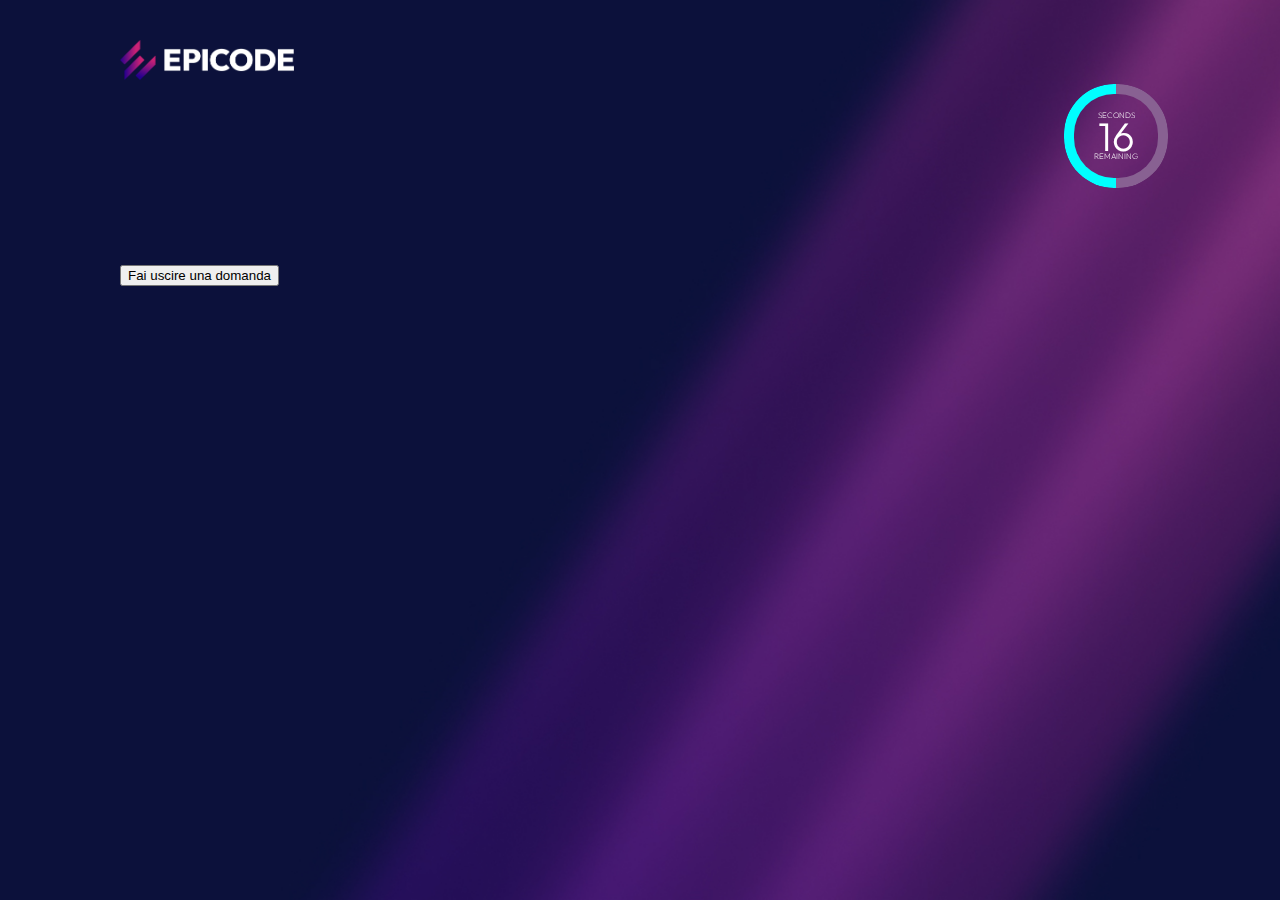
==== benchmark.html @ f072d57c "commit css radio" ====
<!DOCTYPE html>
<html lang="en">
  <head>
    <meta charset="UTF-8" />
    <meta name="viewport" content="width=device-width, initial-scale=1.0" />
    <link rel="stylesheet" href="./assets/css/style.css" />
    <title>Pagina 2</title>
  </head>
  <body>
    <header>
      <img src="./assets/epicode_logo.png" alt="logo epicode" />
      <!-- COUNTER -->
      <div id="countdownContainer">
        <div class="countdown">
          <div class="timer">
            SECONDS
            <span class="numberCountdown">16</span>
            REMAINING
          </div>
          <div class="circle"></div>
        </div>
      </div>
    </header>
    <div class="container2">
      <!--  <div class="title"></div> -->

      <div id="questions">
        <div id="questionBody" class="title txRv"></div>
        <form id="form"></form>
        <div id="questionNumber"></div>
        <div id="link"></div>
      </div>
      <button id="randBtn">Fai uscire una domanda</button>
    </div>
    <script src="./jsForAll.JS"></script>
  </body>
</html>
---- assets/css/style.css ----
@import url("https://fonts.googleapis.com/css2?family=Outfit:wght@300;600&display=swap");
/*titolo */

@import url("https://fonts.googleapis.com/css2?family=Inter:wght@200;500&display=swap"); /*corpo */

* {
  box-sizing: border-box;
}

body {
  margin-inline: 7.5rem;
  background-image: url(/assets/bg.jpg);
  background-repeat: no-repeat;
  background-size: cover;
  color: white;
  font-family: "Inter", sans-serif;
  font-weight: 200;
  font-size: 16px;
}
header {
  margin-block: 2.5rem;
}
main {
  margin-block: 5rem;
}

header img {
  height: 2.5rem;
}
.title {
  font-size: 60px;
  font-weight: 300;
  font-family: "Outfit", sans-serif;
  line-height: 3rem;
  margin-block: 3rem;
}
.title span {
  font-weight: 600;
  display: block;
}

span {
  font-weight: 600;
}

h2 {
  color: #d20094;
  margin-block-end: 0.5rem;
}
div p {
  margin-block-start: 0.5rem;
}

.instruction {
  width: 35rem;
  margin-block-end: 3rem;
}

ul {
  padding-inline-start: 1rem;
}

/* .checkbox-button{
  margin-block-start: 9rem;
} */

/* CHECKBOX PRESO DA INTERNET */

/* MODIFICHE FATTE DA ME */

.checkbox {
  display: inline-block;
  padding-inline-end: 0.5rem;
}

/* Hide the default checkbox */
.container input {
  position: absolute;
  opacity: 0;
  cursor: pointer;
  height: 0;
  width: 0;
  border-radius: 5px;
}

.container {
  display: inline-block;
  position: relative;
  cursor: pointer;
  font-size: 0.8rem;
  user-select: none;
  border-radius: 5px;
  box-shadow: 2px 2px 0px rgb(183, 183, 183);
}

/* Create a custom checkbox */
.checkmark {
  position: relative;
  top: 0;
  left: 0;
  height: 1.3em;
  width: 1.3em;
  background-color: #ccc;
  border-radius: 5px;
}

/* When the checkbox is checked, add a blue background */
.container input:checked ~ .checkmark {
  box-shadow: 3px 3px 0px rgb(183, 183, 183);
  transition: all 0.2s;
  opacity: 1;
  background-image: linear-gradient(45deg, rgb(100, 61, 219) 0%, rgb(217, 21, 239) 100%);
}

.container input ~ .checkmark {
  transition: all 0.2s;
  opacity: 1;
  /* box-shadow: 1px 1px 0px rgb(183, 183, 183); */
}

/* Create the checkmark/indicator (hidden when not checked) */
.checkmark:after {
  content: "";
  position: absolute;
  opacity: 0;
  transition: all 0.2s;
}

/* Show the checkmark when checked */
.container input:checked ~ .checkmark:after {
  opacity: 1;
  transition: all 0.2s;
}

/* Style the checkmark/indicator */
.container .checkmark:after {
  left: 0.45em;
  top: 0.25em;
  width: 0.25em;
  height: 0.5em;
  border: solid white;
  border-width: 0 0.15em 0.15em 0;
  transform: rotate(45deg);
}

/* BOTTONE PRESO DA INTERNET */

/* MODIFICA FATTA DA ME */

.button {
  display: inline-block;
  margin-inline-start: 12rem;
}

.btn {
  /* border-radius: 5rem; */
  border: none;
  width: 15em;
  height: 5em;
  display: flex;
  /* display: inline-block;  AGGIUNTO DA ME */
  justify-content: center;
  align-items: center;
  gap: 12px;
  background: #0000003d;
  cursor: pointer;
  transition: all 450ms ease-in-out;
  font-weight: 600;
  color: white;
  font-size: medium;
}

.sparkle {
  fill: #aaaaaa;
  transition: all 800ms ease;
}

/* MODIFICARE DA QUA */
/* .btn:hover { 
   background-color: #00FFFF;
   box-shadow: inset 0px 1px 0px 0px rgba(255, 255, 255, 0.4),
   0px 0px 180px 0px #00FFFF;
} */
/* MODIFICA HOVER MOUSE SOPRA */

/* .btn:hover {       ORIGINALE
  background: linear-gradient(0deg,#A47CF3,#683FEA);
  box-shadow: inset 0px 1px 0px 0px rgba(255, 255, 255, 0.4),
  inset 0px -4px 0px 0px rgba(0, 0, 0, 0.2),
  0px 0px 0px 4px rgba(255, 255, 255, 0.2),
  0px 0px 180px 0px #9917FF;
  transform: translateY(-2px);
} */
/* ANIMAZIONE PASSA SOPRA IL MOUSE */
/* .btn:hover .text {
  color: black;
}

.btn:hover .sparkle {
  fill: black;
  transform: scale(1.2);
}  */

/* PROVA A INSERIRE MODIFICHE */

.btn.active {
  background: linear-gradient(0deg, #a47cf3, #683fea);
  box-shadow: inset 0px 1px 0px 0px rgba(255, 255, 255, 0.4), inset 0px -4px 0px 0px rgba(0, 0, 0, 0.2),
    0px 0px 0px 4px rgba(255, 255, 255, 0.2), 0px 0px 180px 0px #9917ff;
  transform: translateY(-2px);
}

.btn.active .sparkle {
  fill: white;
  transform: scale(1.2);
}

/* CONTAINER 2 - FA APPARIRE LE DOMANDE */

.container2 {
  /* text-align: right; */
  margin-block-start: 10rem;
}

/* BOTTONE RISPOSTE */

.btn2:hover {
  background: linear-gradient(180deg, #d20094, #900080);
}

.btn2:active {
  box-shadow: 2px 2px 5px #d20094;
}
.btn2 {
  background-color: #ffffff00;
  width: 20em;
  height: 5em;
  border-radius: 3em;
  display: flex;
  justify-content: center;
  align-items: center;
  cursor: pointer;
  font-weight: 600;
  color: white;

  font-size: medium;
}

/* PAGINA REVIEW */

.review {
  text-align: center;
  margin-inline: auto;
  width: 38rem;
  margin-block-start: 10rem;
}

.paragReview {
  font-size: 1.5rem;
  margin-block-end: 2.5rem;
}

.txRv {
  margin-block-start: 7rem;
  font-weight: 600;
  margin-block-end: 2rem;
}

/* PROVA BOTTONE STELLA */

.rating {
  font-size: 2.7rem;
  display: inline-block;
  margin-block-start: 2rem;
  margin-block-end: 4rem;
}

.rating__star {
  cursor: pointer;
  color: #00ffff;
}
/* feedback */
.feed {
  font-size: 1.4rem;
}

/* CASELLA COMMENTO */
input {
  width: 100%;
  background-color: transparent;
  border-block-start: none;
  border-inline: none;
  border-color: #d20094;
}

/* BOTTONE PAGINE REVIEW */

.btnReview {
  border: none;
  width: 15em;
  height: 5em;
  justify-content: center;
  align-items: center;
  background: #1c1a1c;
  cursor: pointer;
  transition: all 450ms ease-in-out;
  font-weight: 600;
  color: white;

  font-size: medium;
}

.btnReview:hover {
  background: #00ffff;
  box-shadow: 0px 0px 180px 0px #00ffff;
  transform: translateY(-2px);
}

.btnReviewCenter {
  margin-inline: auto;
  margin-block-start: 5rem;
}

/* CAMPO INPUT */
input {
  height: 3rem;
  font-size: 1.3rem;
  color: white;
}

/* PAGINA RESULT */

.result {
  text-align: center;
  margin-block: 0;
}

.lastPage {
  margin-block-start: 3rem;
}

/* DONUT */

#container_donut {
  width: 500px;
  height: 500px;
  display: inline-block;
}

/* PAGINA RESULT */

.percent {
  display: inline-block;
}

/* TIMER PAGINA BENCHMARK */

.countdown {
  width: 6.5rem;
  height: 6.5rem;
  position: relative;
}
.circle {
  content: "";
  background: conic-gradient(#886192 50%, #00ffff 20%) border-box;
  -webkit-mask: /*4*/ conic-gradient(#fff 0 0) padding-box, conic-gradient(#fff 0 0);
  -webkit-mask-composite: xor; /*5'*/
  mask-composite: exclude; /*5*/
  border: 10px solid transparent;
  border-radius: 50px;
  width: 100%;
  height: 100%;
  position: absolute;
  top: 0px;
  left: 0px;
}
.timer {
  text-align: center;
  height: 100%;
  display: flex;
  align-items: center;
  justify-content: center;
  flex-direction: column;
}

#countdownContainer {
  position: fixed;
  right: 7rem;
  font-family: "Outfit", sans-serif;
  font-size: 8px;
  line-height: 1.3rem;
}

.numberCountdown {
  font-size: 40px;
  font-weight: 300;
  font-family: "Outfit", sans-serif;
}


/* input type radio */

input[type="radio"]{
  width: 50%;
        height: 45px;
        border-radius: 3em;
        border: 2px solid;
        border-top-color: #b3b3b3;
        border-left-color: #b3b3b3;
        border-bottom-color: #5c5c5c61;
        border-right-color: #5c5c5c61;
        background-color: #5c5c5c61;
        -webkit-appearance: none; /*to disable the default appearance of radio button*/
        -moz-appearance: none;
}

input[type="radio"]:focus {
  /*no need, if you don't disable default appearance*/
  outline: none; /*to remove the square border on focus*/
}

input[type="radio"]:checked {
  /*no need, if you don't disable default appearance*/
  background-color: #d20094;
}

/* input[type="radio"]:checked ~ span:first-of-type {
  color: white;
} */

input:hover {
  background: linear-gradient(180deg, #d20094, #900080);
}


label{
  position: relative;
  top: -35px;
  user-select: none;
  display: inline-block;
  width: 50%;
  font-size: 15px;
  color: white;
}

#form{
  display: inline-block;
}

/* prova disposizione */

.option{
  display: inline-block;
  /* width: 50%; */
}

/* TESTO E TASTO PROX DOMANDA */

#questionBody{
  font-weight: 400;
}

.container2 #randBtn{
text-align: right;
}

#questions{
  text-align: center;
}
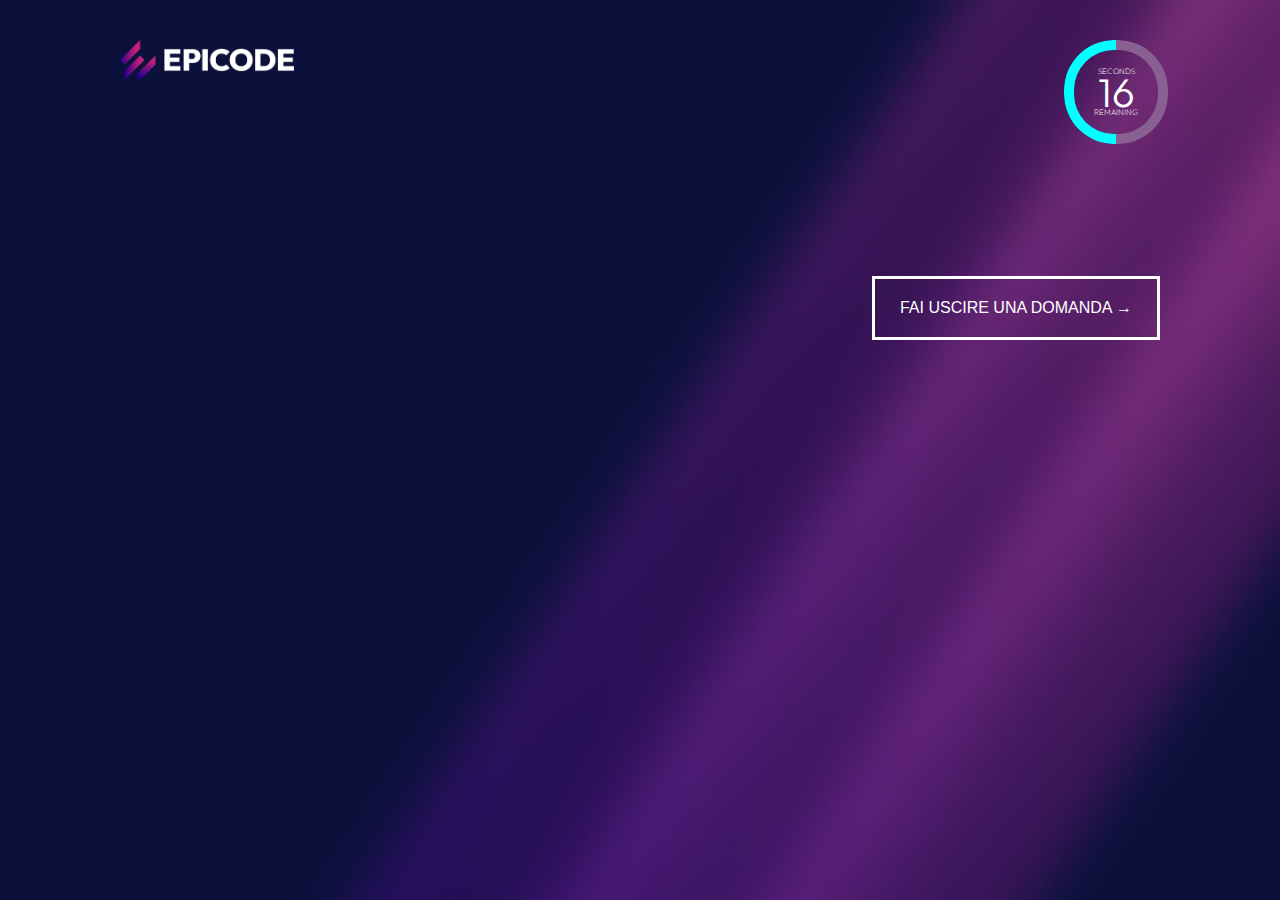
==== commit b776dd1b: "commit" ====
--- a/benchmark.html
+++ b/benchmark.html
@@ -9,6 +9,7 @@
   <body>
     <header>
       <img src="./assets/epicode_logo.png" alt="logo epicode" />
+
       <!-- COUNTER -->
       <div id="countdownContainer">
         <div class="countdown">
@@ -27,10 +28,12 @@
       <div id="questions">
         <div id="questionBody" class="title txRv"></div>
         <form id="form"></form>
-        <div id="questionNumber"></div>
+        <p id="questionNumber"><span class="viola"></span></p>
+        <!-- <div id="questionNumber"></div> -->
+
         <div id="link"></div>
       </div>
-      <button id="randBtn">Fai uscire una domanda</button>
+      <button id="randBtn">FAI USCIRE UNA DOMANDA &#8594;</button>
     </div>
     <script src="./jsForAll.JS"></script>
   </body>
--- a/assets/css/style.css
+++ b/assets/css/style.css
@@ -5,6 +5,7 @@
 
 * {
   box-sizing: border-box;
+  vertical-align: middle;
 }
 
 body {
@@ -166,8 +167,20 @@
   cursor: pointer;
   transition: all 450ms ease-in-out;
   font-weight: 600;
-  color: white;
+  color: black;
   font-size: medium;
+}
+
+.btn a {
+  text-decoration: none;
+  font-weight: 600;
+  font-size: 25px;
+  font-weight: bold;
+  color: black;
+}
+
+.btn a:visited {
+  color: black;
 }
 
 .sparkle {
@@ -204,9 +217,8 @@
 /* PROVA A INSERIRE MODIFICHE */
 
 .btn.active {
-  background: linear-gradient(0deg, #a47cf3, #683fea);
-  box-shadow: inset 0px 1px 0px 0px rgba(255, 255, 255, 0.4), inset 0px -4px 0px 0px rgba(0, 0, 0, 0.2),
-    0px 0px 0px 4px rgba(255, 255, 255, 0.2), 0px 0px 180px 0px #9917ff;
+  background-color: #00ffff;
+  box-shadow: 0px 0px 20px 0px #00ffff;
   transform: translateY(-2px);
 }
 
@@ -384,7 +396,8 @@
 }
 
 #countdownContainer {
-  position: fixed;
+  display: inline-block;
+  position: absolute;
   right: 7rem;
   font-family: "Outfit", sans-serif;
   font-size: 8px;
@@ -428,7 +441,7 @@
   color: white;
 } */
 
-input:hover {
+.options:hover {
   background: linear-gradient(180deg, #d20094, #900080);
 }
 
@@ -460,10 +473,76 @@
   font-weight: 400;
 }
 
-.container2 #randBtn{
+.container2{
 text-align: right;
 }
 
 #questions{
   text-align: center;
-}+}
+
+#randBtn{
+  margin-block-end: 3rem;
+  width: 18rem;
+    height: 4rem;
+    margin-block-end: 3rem;
+    border-color: white;
+    background: transparent;
+    color: white;
+    font-size: 16px;
+    border: solid;
+    cursor: pointer;
+}
+
+/* RATE BUTTON PAGINE RESULT */
+
+.rateBtnContainer {
+  text-align: center;
+  cursor: pointer;
+}
+.rateBtn {
+  width: 17rem;
+  height: 5rem;
+  background-color: transparent;
+  border: 3px solid white;
+  font-size: 30px;
+  font-weight: 600;
+  font-family: "Outfit", sans-serif;
+  color: white;
+  cursor: pointer;
+  margin-top: -1rem;
+  margin-bottom: 10rem;
+
+  transition: all 450ms ease-in-out;
+  
+}
+.rateBtn:hover{
+  box-shadow: 0px 0px 30px 2px #00ffff;
+  transform: translateY(-2px);
+}
+.rateBtn a {
+ color: white;
+ text-decoration: none;
+}
+/* .rateBtn a:visited {
+  color: white;
+  text-decoration: none;
+ } */
+ .rateBtn a:visited {
+  color: white;
+  text-decoration: none;
+ }
+
+ /* QUESTION 1 SU 10 */
+
+ #questionNumber{
+  font-weight: bolder;
+ }
+ /* .viola{
+  font-weight: bolder;
+ } */
+
+ .viola{
+  color:#900080;
+  vertical-align: baseline;
+ }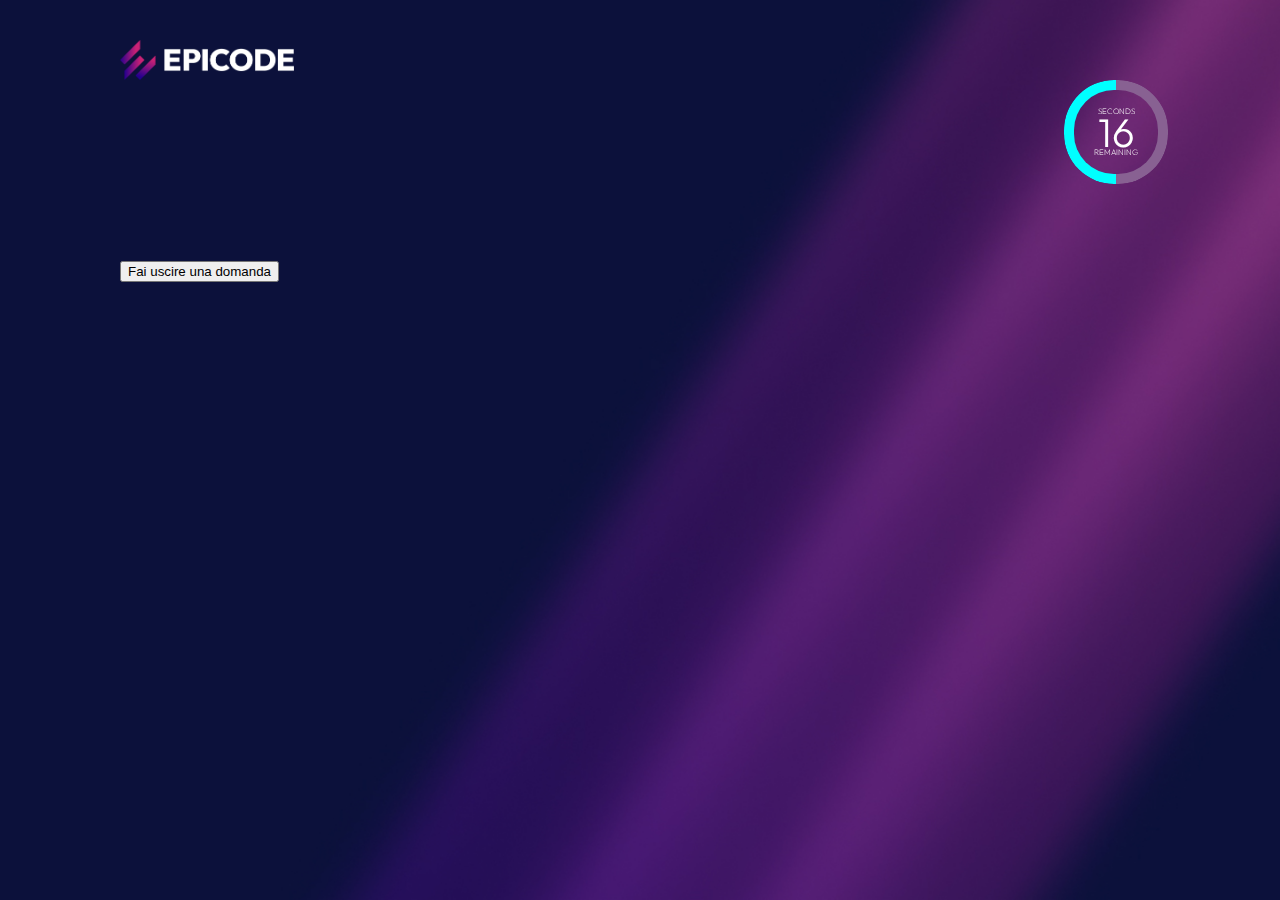
==== commit 9217dcbd: "Merge branch 'Ilaria-Rosati' into Backup-08-02-24" ====
--- a/benchmark.html
+++ b/benchmark.html
@@ -9,7 +9,6 @@
   <body>
     <header>
       <img src="./assets/epicode_logo.png" alt="logo epicode" />
-
       <!-- COUNTER -->
       <div id="countdownContainer">
         <div class="countdown">
@@ -28,12 +27,10 @@
       <div id="questions">
         <div id="questionBody" class="title txRv"></div>
         <form id="form"></form>
-        <p id="questionNumber"><span class="viola"></span></p>
-        <!-- <div id="questionNumber"></div> -->
-
+        <div id="questionNumber"></div>
         <div id="link"></div>
       </div>
-      <button id="randBtn">FAI USCIRE UNA DOMANDA &#8594;</button>
+      <button id="randBtn">Fai uscire una domanda</button>
     </div>
     <script src="./jsForAll.JS"></script>
   </body>
--- a/assets/css/style.css
+++ b/assets/css/style.css
@@ -74,6 +74,10 @@
   padding-inline-end: 0.5rem;
 }
 
+.checkboxText {
+  margin-left: 15px;
+}
+
 /* Hide the default checkbox */
 .container input {
   position: absolute;
@@ -96,7 +100,7 @@
 
 /* Create a custom checkbox */
 .checkmark {
-  position: relative;
+  position: absolute;
   top: 0;
   left: 0;
   height: 1.3em;
@@ -396,8 +400,7 @@
 }
 
 #countdownContainer {
-  display: inline-block;
-  position: absolute;
+  position: fixed;
   right: 7rem;
   font-family: "Outfit", sans-serif;
   font-size: 8px;
@@ -410,96 +413,13 @@
   font-family: "Outfit", sans-serif;
 }
 
-
-/* input type radio */
-
-input[type="radio"]{
-  width: 50%;
-        height: 45px;
-        border-radius: 3em;
-        border: 2px solid;
-        border-top-color: #b3b3b3;
-        border-left-color: #b3b3b3;
-        border-bottom-color: #5c5c5c61;
-        border-right-color: #5c5c5c61;
-        background-color: #5c5c5c61;
-        -webkit-appearance: none; /*to disable the default appearance of radio button*/
-        -moz-appearance: none;
-}
-
-input[type="radio"]:focus {
-  /*no need, if you don't disable default appearance*/
-  outline: none; /*to remove the square border on focus*/
-}
-
-input[type="radio"]:checked {
-  /*no need, if you don't disable default appearance*/
-  background-color: #d20094;
-}
-
-/* input[type="radio"]:checked ~ span:first-of-type {
-  color: white;
-} */
-
-.options:hover {
-  background: linear-gradient(180deg, #d20094, #900080);
-}
-
-
-label{
-  position: relative;
-  top: -35px;
-  user-select: none;
-  display: inline-block;
-  width: 50%;
-  font-size: 15px;
-  color: white;
-}
-
-#form{
-  display: inline-block;
-}
-
-/* prova disposizione */
-
-.option{
-  display: inline-block;
-  /* width: 50%; */
-}
-
-/* TESTO E TASTO PROX DOMANDA */
-
-#questionBody{
-  font-weight: 400;
-}
-
-.container2{
-text-align: right;
-}
-
-#questions{
-  text-align: center;
-}
-
-#randBtn{
-  margin-block-end: 3rem;
-  width: 18rem;
-    height: 4rem;
-    margin-block-end: 3rem;
-    border-color: white;
-    background: transparent;
-    color: white;
-    font-size: 16px;
-    border: solid;
-    cursor: pointer;
-}
-
-/* RATE BUTTON PAGINE RESULT */
+/* BOTTONE RISULTATI */
 
 .rateBtnContainer {
   text-align: center;
   cursor: pointer;
 }
+
 .rateBtn {
   width: 17rem;
   height: 5rem;
@@ -512,37 +432,84 @@
   cursor: pointer;
   margin-top: -1rem;
   margin-bottom: 10rem;
-
-  transition: all 450ms ease-in-out;
-  
-}
-.rateBtn:hover{
   box-shadow: 0px 0px 30px 2px #00ffff;
-  transform: translateY(-2px);
-}
+}
+
 .rateBtn a {
- color: white;
- text-decoration: none;
-}
-/* .rateBtn a:visited {
   color: white;
   text-decoration: none;
- } */
- .rateBtn a:visited {
+}
+
+.rateBtn a:visited {
   color: white;
   text-decoration: none;
- }
-
- /* QUESTION 1 SU 10 */
-
- #questionNumber{
-  font-weight: bolder;
- }
- /* .viola{
-  font-weight: bolder;
- } */
-
- .viola{
-  color:#900080;
-  vertical-align: baseline;
- }+}
+
+/* input type radio */
+
+input[type="radio"] {
+  width: 50%;
+  height: 45px;
+  border-radius: 3em;
+  border: 2px solid;
+  border-top-color: #b3b3b3;
+  border-left-color: #b3b3b3;
+  border-bottom-color: #5c5c5c61;
+  border-right-color: #5c5c5c61;
+  background-color: #5c5c5c61;
+  -webkit-appearance: none; /*to disable the default appearance of radio button*/
+  -moz-appearance: none;
+}
+
+input[type="radio"]:focus {
+  /*no need, if you don't disable default appearance*/
+  outline: none; /*to remove the square border on focus*/
+}
+
+input[type="radio"]:checked {
+  /*no need, if you don't disable default appearance*/
+  background-color: #d20094;
+}
+
+/* input[type="radio"]:checked ~ span:first-of-type {
+  color: white;
+} */
+
+input:hover {
+  background: linear-gradient(180deg, #d20094, #900080);
+}
+
+label {
+  position: relative;
+  top: -10px;
+  user-select: none;
+  display: inline-block;
+  width: 50%;
+  font-size: 15px;
+  color: white;
+}
+
+#form {
+  display: inline-block;
+}
+
+/* prova disposizione */
+
+.option {
+  display: inline-block;
+  /* width: 50%; */
+}
+
+/* TESTO E TASTO PROX DOMANDA */
+
+#questionBody {
+  font-weight: 400;
+}
+
+.container2 #randBtn {
+  text-align: right;
+}
+
+#questions {
+  text-align: center;
+}
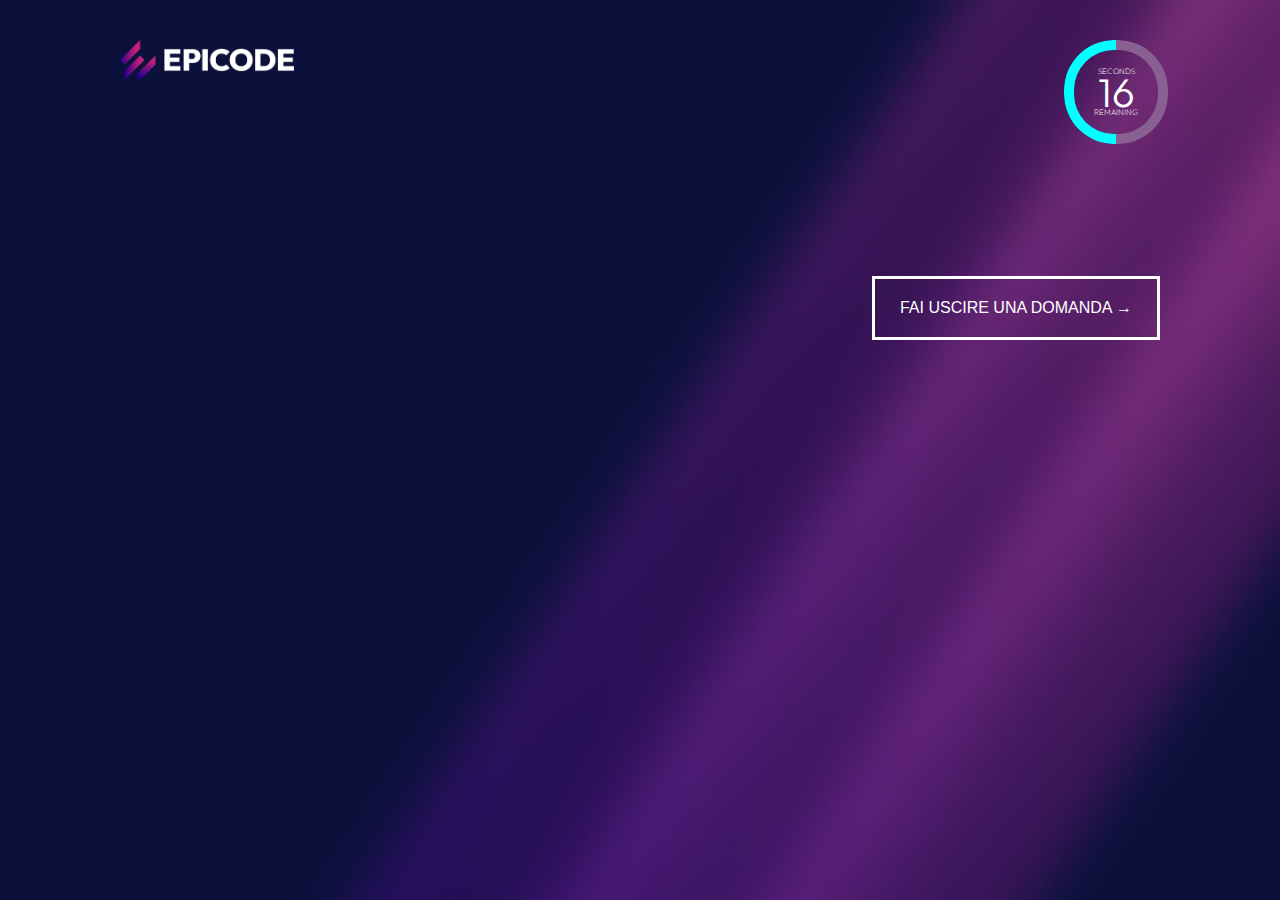
==== commit 6fda7abe: "Merge branch 'develop' into Dama2" ====
--- a/benchmark.html
+++ b/benchmark.html
@@ -9,6 +9,7 @@
   <body>
     <header>
       <img src="./assets/epicode_logo.png" alt="logo epicode" />
+
       <!-- COUNTER -->
       <div id="countdownContainer">
         <div class="countdown">
@@ -27,10 +28,12 @@
       <div id="questions">
         <div id="questionBody" class="title txRv"></div>
         <form id="form"></form>
-        <div id="questionNumber"></div>
+        <p id="questionNumber"><span class="viola"></span></p>
+        <!-- <div id="questionNumber"></div> -->
+
         <div id="link"></div>
       </div>
-      <button id="randBtn">Fai uscire una domanda</button>
+      <button id="randBtn">FAI USCIRE UNA DOMANDA &#8594;</button>
     </div>
     <script src="./jsForAll.JS"></script>
   </body>
--- a/assets/css/style.css
+++ b/assets/css/style.css
@@ -74,10 +74,6 @@
   padding-inline-end: 0.5rem;
 }
 
-.checkboxText {
-  margin-left: 15px;
-}
-
 /* Hide the default checkbox */
 .container input {
   position: absolute;
@@ -100,7 +96,7 @@
 
 /* Create a custom checkbox */
 .checkmark {
-  position: absolute;
+  position: relative;
   top: 0;
   left: 0;
   height: 1.3em;
@@ -400,7 +396,8 @@
 }
 
 #countdownContainer {
-  position: fixed;
+  display: inline-block;
+  position: absolute;
   right: 7rem;
   font-family: "Outfit", sans-serif;
   font-size: 8px;
@@ -413,13 +410,96 @@
   font-family: "Outfit", sans-serif;
 }
 
-/* BOTTONE RISULTATI */
+
+/* input type radio */
+
+input[type="radio"]{
+  width: 50%;
+        height: 45px;
+        border-radius: 3em;
+        border: 2px solid;
+        border-top-color: #b3b3b3;
+        border-left-color: #b3b3b3;
+        border-bottom-color: #5c5c5c61;
+        border-right-color: #5c5c5c61;
+        background-color: #5c5c5c61;
+        -webkit-appearance: none; /*to disable the default appearance of radio button*/
+        -moz-appearance: none;
+}
+
+input[type="radio"]:focus {
+  /*no need, if you don't disable default appearance*/
+  outline: none; /*to remove the square border on focus*/
+}
+
+input[type="radio"]:checked {
+  /*no need, if you don't disable default appearance*/
+  background-color: #d20094;
+}
+
+/* input[type="radio"]:checked ~ span:first-of-type {
+  color: white;
+} */
+
+.options:hover {
+  background: linear-gradient(180deg, #d20094, #900080);
+}
+
+
+label{
+  position: relative;
+  top: -35px;
+  user-select: none;
+  display: inline-block;
+  width: 50%;
+  font-size: 15px;
+  color: white;
+}
+
+#form{
+  display: inline-block;
+}
+
+/* prova disposizione */
+
+.option{
+  display: inline-block;
+  /* width: 50%; */
+}
+
+/* TESTO E TASTO PROX DOMANDA */
+
+#questionBody{
+  font-weight: 400;
+}
+
+.container2{
+text-align: right;
+}
+
+#questions{
+  text-align: center;
+}
+
+#randBtn{
+  margin-block-end: 3rem;
+  width: 18rem;
+    height: 4rem;
+    margin-block-end: 3rem;
+    border-color: white;
+    background: transparent;
+    color: white;
+    font-size: 16px;
+    border: solid;
+    cursor: pointer;
+}
+
+/* RATE BUTTON PAGINE RESULT */
 
 .rateBtnContainer {
   text-align: center;
   cursor: pointer;
 }
-
 .rateBtn {
   width: 17rem;
   height: 5rem;
@@ -432,84 +512,37 @@
   cursor: pointer;
   margin-top: -1rem;
   margin-bottom: 10rem;
+
+  transition: all 450ms ease-in-out;
+  
+}
+.rateBtn:hover{
   box-shadow: 0px 0px 30px 2px #00ffff;
-}
-
+  transform: translateY(-2px);
+}
 .rateBtn a {
+ color: white;
+ text-decoration: none;
+}
+/* .rateBtn a:visited {
   color: white;
   text-decoration: none;
-}
-
-.rateBtn a:visited {
+ } */
+ .rateBtn a:visited {
   color: white;
   text-decoration: none;
-}
-
-/* input type radio */
-
-input[type="radio"] {
-  width: 50%;
-  height: 45px;
-  border-radius: 3em;
-  border: 2px solid;
-  border-top-color: #b3b3b3;
-  border-left-color: #b3b3b3;
-  border-bottom-color: #5c5c5c61;
-  border-right-color: #5c5c5c61;
-  background-color: #5c5c5c61;
-  -webkit-appearance: none; /*to disable the default appearance of radio button*/
-  -moz-appearance: none;
-}
-
-input[type="radio"]:focus {
-  /*no need, if you don't disable default appearance*/
-  outline: none; /*to remove the square border on focus*/
-}
-
-input[type="radio"]:checked {
-  /*no need, if you don't disable default appearance*/
-  background-color: #d20094;
-}
-
-/* input[type="radio"]:checked ~ span:first-of-type {
-  color: white;
-} */
-
-input:hover {
-  background: linear-gradient(180deg, #d20094, #900080);
-}
-
-label {
-  position: relative;
-  top: -10px;
-  user-select: none;
-  display: inline-block;
-  width: 50%;
-  font-size: 15px;
-  color: white;
-}
-
-#form {
-  display: inline-block;
-}
-
-/* prova disposizione */
-
-.option {
-  display: inline-block;
-  /* width: 50%; */
-}
-
-/* TESTO E TASTO PROX DOMANDA */
-
-#questionBody {
-  font-weight: 400;
-}
-
-.container2 #randBtn {
-  text-align: right;
-}
-
-#questions {
-  text-align: center;
-}
+ }
+
+ /* QUESTION 1 SU 10 */
+
+ #questionNumber{
+  font-weight: bolder;
+ }
+ /* .viola{
+  font-weight: bolder;
+ } */
+
+ .viola{
+  color:#900080;
+  vertical-align: baseline;
+ }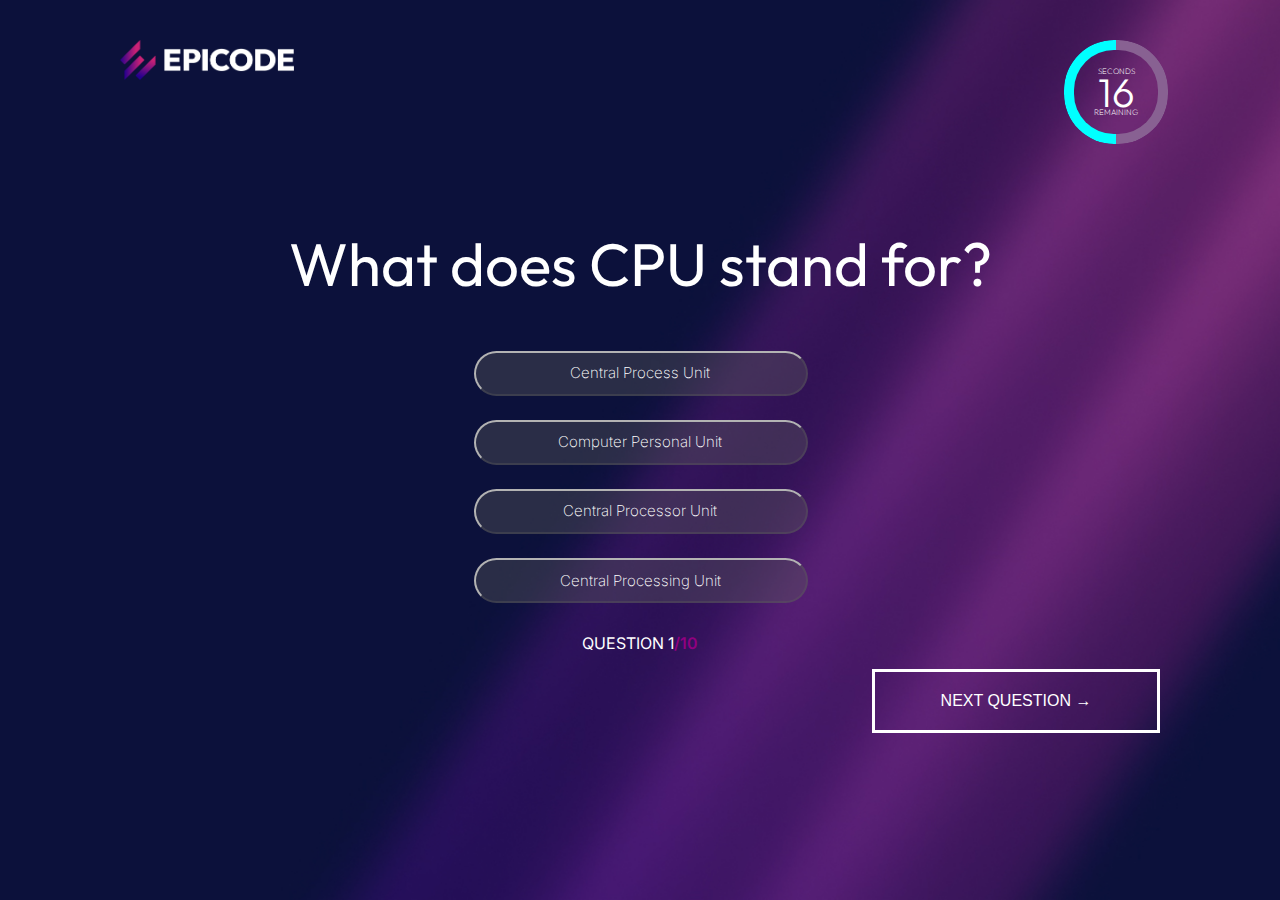
==== commit c13e7d43: "Fixed question width" ====
--- a/benchmark.html
+++ b/benchmark.html
@@ -10,8 +10,11 @@
     <header>
       <img src="./assets/epicode_logo.png" alt="logo epicode" />
 
+
+
+
       <!-- COUNTER -->
-      <div id="countdownContainer">
+ <div id="countdownContainer">
         <div class="countdown">
           <div class="timer">
             SECONDS
@@ -22,7 +25,7 @@
         </div>
       </div>
     </header>
-    <div class="container2">
+    <div class="container2"> 
       <!--  <div class="title"></div> -->
 
       <div id="questions">
@@ -33,7 +36,7 @@
 
         <div id="link"></div>
       </div>
-      <button id="randBtn">FAI USCIRE UNA DOMANDA &#8594;</button>
+      <button id="randBtn">NEXT QUESTION &#8594;</button>
     </div>
     <script src="./jsForAll.JS"></script>
   </body>
--- a/assets/css/style.css
+++ b/assets/css/style.css
@@ -6,6 +6,7 @@
 * {
   box-sizing: border-box;
   vertical-align: middle;
+  
 }
 
 body {
@@ -94,9 +95,16 @@
   box-shadow: 2px 2px 0px rgb(183, 183, 183);
 }
 
+#checkboxLabel {
+  /* top: -0.1em; */
+  margin-right: 1em;
+  top: -0.7em;
+}
+
 /* Create a custom checkbox */
 .checkmark {
-  position: relative;
+  /* position: relative; */
+  position: absolute;
   top: 0;
   left: 0;
   height: 1.3em;
@@ -349,6 +357,7 @@
 
 .lastPage {
   margin-block-start: 3rem;
+  text-align: center;
 }
 
 /* DONUT */
@@ -364,6 +373,11 @@
 .percent {
   display: inline-block;
 }
+
+#giusteNum, #sbagliateNum {
+  font-size: 25px;
+}
+
 
 /* TIMER PAGINA BENCHMARK */
 
@@ -410,21 +424,20 @@
   font-family: "Outfit", sans-serif;
 }
 
-
 /* input type radio */
 
-input[type="radio"]{
+input[type="radio"] {
   width: 50%;
-        height: 45px;
-        border-radius: 3em;
-        border: 2px solid;
-        border-top-color: #b3b3b3;
-        border-left-color: #b3b3b3;
-        border-bottom-color: #5c5c5c61;
-        border-right-color: #5c5c5c61;
-        background-color: #5c5c5c61;
-        -webkit-appearance: none; /*to disable the default appearance of radio button*/
-        -moz-appearance: none;
+  height: 45px;
+  border-radius: 3em;
+  border: 2px solid;
+  border-top-color: #b3b3b3;
+  border-left-color: #b3b3b3;
+  border-bottom-color: #5c5c5c61;
+  border-right-color: #5c5c5c61;
+  background-color: #5c5c5c61;
+  -webkit-appearance: none; /*to disable the default appearance of radio button*/
+  -moz-appearance: none;
 }
 
 input[type="radio"]:focus {
@@ -445,8 +458,7 @@
   background: linear-gradient(180deg, #d20094, #900080);
 }
 
-
-label{
+label {
   position: relative;
   top: -35px;
   user-select: none;
@@ -456,42 +468,43 @@
   color: white;
 }
 
-#form{
+#form {
   display: inline-block;
 }
 
 /* prova disposizione */
 
-.option{
-  display: inline-block;
-  /* width: 50%; */
+.options {
+  display: inline-block;
 }
 
 /* TESTO E TASTO PROX DOMANDA */
 
-#questionBody{
+#questionBody {
   font-weight: 400;
-}
-
-.container2{
-text-align: right;
-}
-
-#questions{
+  margin-bottom: 1em;
+  padding-inline: 2em;
+}
+
+.container2 {
+  text-align: right;
+}
+
+#questions {
   text-align: center;
 }
 
-#randBtn{
+#randBtn {
   margin-block-end: 3rem;
   width: 18rem;
-    height: 4rem;
-    margin-block-end: 3rem;
-    border-color: white;
-    background: transparent;
-    color: white;
-    font-size: 16px;
-    border: solid;
-    cursor: pointer;
+  height: 4rem;
+  margin-block-end: 3rem;
+  border-color: white;
+  background: transparent;
+  color: white;
+  font-size: 16px;
+  border: solid;
+  cursor: pointer;
 }
 
 /* RATE BUTTON PAGINE RESULT */
@@ -514,35 +527,44 @@
   margin-bottom: 10rem;
 
   transition: all 450ms ease-in-out;
-  
-}
-.rateBtn:hover{
+}
+.rateBtn:hover {
   box-shadow: 0px 0px 30px 2px #00ffff;
   transform: translateY(-2px);
 }
 .rateBtn a {
- color: white;
- text-decoration: none;
+  color: white;
+  text-decoration: none;
 }
 /* .rateBtn a:visited {
   color: white;
   text-decoration: none;
  } */
- .rateBtn a:visited {
+.rateBtn a:visited {
   color: white;
   text-decoration: none;
- }
-
- /* QUESTION 1 SU 10 */
-
- #questionNumber{
+}
+
+/* QUESTION 1 SU 10 */
+
+#questionNumber {
   font-weight: bolder;
- }
- /* .viola{
+}
+/* .viola{
   font-weight: bolder;
  } */
 
- .viola{
-  color:#900080;
+.viola {
+  color: #900080;
   vertical-align: baseline;
- }+}
+
+.link {
+  text-decoration: none;
+}
+
+.resultBtn {
+  text-decoration: none;
+  font-size: 30px;
+  padding: 0.5em;
+}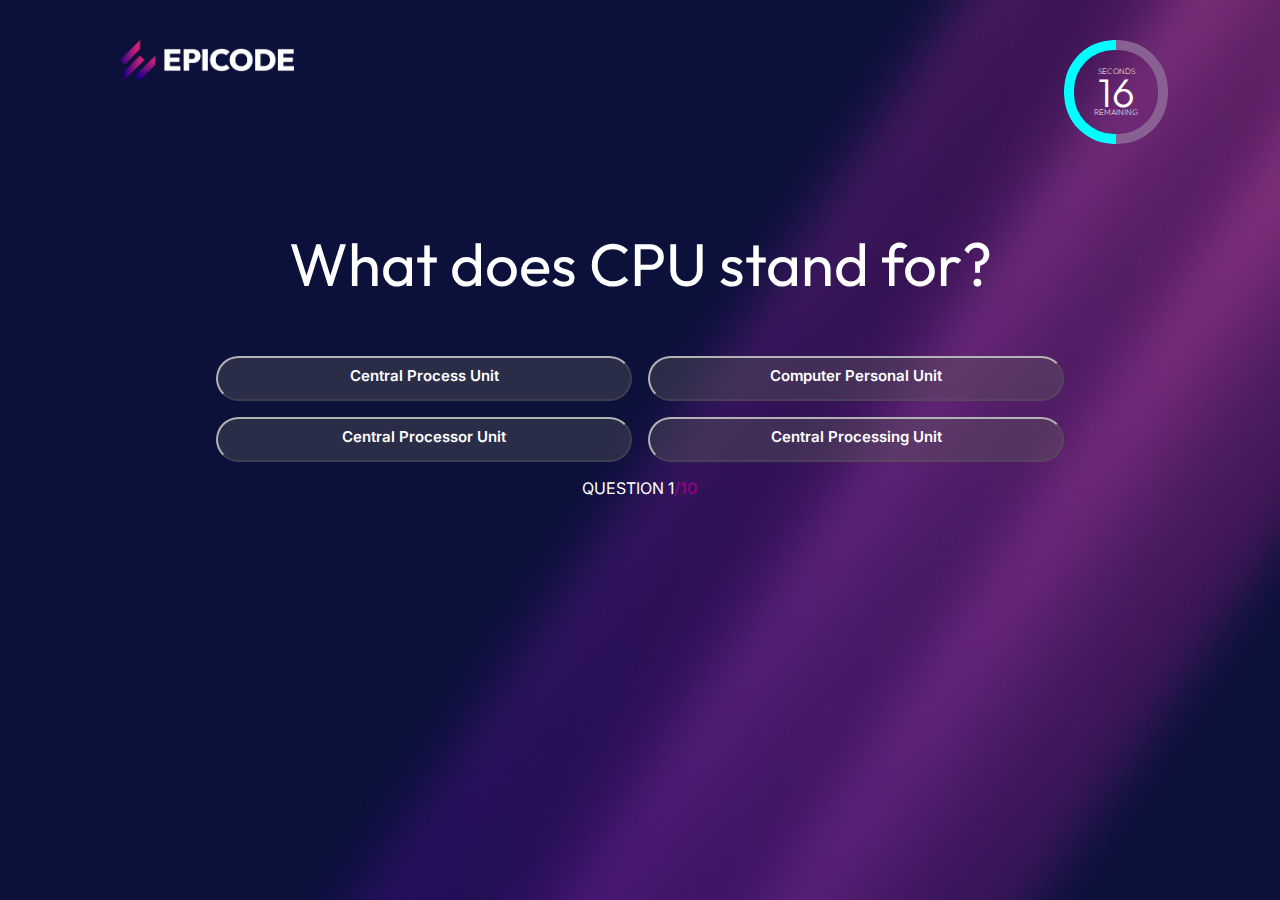
==== commit 0a3bfc95: "Another commit" ====
--- a/benchmark.html
+++ b/benchmark.html
@@ -36,7 +36,7 @@
 
         <div id="link"></div>
       </div>
-      <button id="randBtn">NEXT QUESTION &#8594;</button>
+      <!-- <button id="randBtn">NEXT QUESTION &#8594;</button> -->
     </div>
     <script src="./jsForAll.JS"></script>
   </body>
--- a/assets/css/style.css
+++ b/assets/css/style.css
@@ -6,7 +6,6 @@
 * {
   box-sizing: border-box;
   vertical-align: middle;
-  
 }
 
 body {
@@ -242,30 +241,6 @@
   margin-block-start: 10rem;
 }
 
-/* BOTTONE RISPOSTE */
-
-.btn2:hover {
-  background: linear-gradient(180deg, #d20094, #900080);
-}
-
-.btn2:active {
-  box-shadow: 2px 2px 5px #d20094;
-}
-.btn2 {
-  background-color: #ffffff00;
-  width: 20em;
-  height: 5em;
-  border-radius: 3em;
-  display: flex;
-  justify-content: center;
-  align-items: center;
-  cursor: pointer;
-  font-weight: 600;
-  color: white;
-
-  font-size: medium;
-}
-
 /* PAGINA REVIEW */
 
 .review {
@@ -355,6 +330,26 @@
   margin-block: 0;
 }
 
+.resultBtn {
+  width: 17rem;
+  height: 5rem;
+  background-color: transparent;
+  border: 3px solid white;
+  font-size: 30px;
+  font-weight: 600;
+  font-family: "Outfit", sans-serif;
+  color: white;
+  cursor: pointer;
+  text-decoration: none;
+  transition: all 450ms ease-in-out;
+  padding: 10px;
+}
+
+.resultBtn:hover {
+  box-shadow: 0px 0px 30px 2px #00ffff;
+  transform: translateY(-2px);
+}
+
 .lastPage {
   margin-block-start: 3rem;
   text-align: center;
@@ -374,10 +369,10 @@
   display: inline-block;
 }
 
-#giusteNum, #sbagliateNum {
+#giusteNum,
+#sbagliateNum {
   font-size: 25px;
 }
-
 
 /* TIMER PAGINA BENCHMARK */
 
@@ -424,10 +419,115 @@
   font-family: "Outfit", sans-serif;
 }
 
-/* input type radio */
-
-input[type="radio"] {
-  width: 50%;
+#form {
+  display: inline-block;
+  width: 100%;
+}
+
+/* prova disposizione */
+
+.options {
+  display: inline-block;
+}
+
+/* TESTO E TASTO PROX DOMANDA */
+
+#questionBody {
+  font-weight: 400;
+  margin-bottom: 1em;
+  padding-inline: 2em;
+}
+
+.container2 {
+  text-align: right;
+}
+
+#questions {
+  text-align: center;
+}
+
+#randBtn {
+  margin-block-end: 3rem;
+  width: 18rem;
+  height: 4rem;
+  margin-block-end: 3rem;
+  border-color: white;
+  background: transparent;
+  color: white;
+  font-size: 16px;
+  border: solid;
+  cursor: pointer;
+}
+
+/* RATE BUTTON PAGINE RESULT */
+
+.rateBtnContainer {
+  text-align: center;
+  cursor: pointer;
+}
+.rateBtn {
+  width: 17rem;
+  height: 5rem;
+  background-color: transparent;
+  border: 3px solid white;
+  font-size: 30px;
+  font-weight: 600;
+  font-family: "Outfit", sans-serif;
+  color: white;
+  cursor: pointer;
+  margin-top: -1rem;
+  margin-bottom: 10rem;
+
+  transition: all 450ms ease-in-out;
+}
+.rateBtn:hover {
+  box-shadow: 0px 0px 30px 2px #00ffff;
+  transform: translateY(-2px);
+}
+.rateBtn a {
+  color: white;
+  text-decoration: none;
+}
+
+.rateBtn a:visited {
+  color: white;
+  text-decoration: none;
+}
+
+/* QUESTION 1 SU 10 */
+
+#questionNumber {
+  font-weight: bolder;
+}
+
+.viola {
+  color: #900080;
+  vertical-align: baseline;
+}
+
+/* BOTTONE RISPOSTE */
+
+.labelAbsolute:hover {
+  background: linear-gradient(180deg, #d20094, #900080);
+}
+
+.labelAbsolute:active {
+  box-shadow: 2px 2px 5px #d20094;
+}
+
+/* disposizioni tasti risposte */
+
+.inputRelative {
+  display: none;
+}
+
+.labelAbsolute {
+  font-size: 15px;
+  color: white;
+  display: inline-block;
+  padding-block-start: 0.5rem;
+  margin: 0.5rem;
+  width: 40%;
   height: 45px;
   border-radius: 3em;
   border: 2px solid;
@@ -436,135 +536,11 @@
   border-bottom-color: #5c5c5c61;
   border-right-color: #5c5c5c61;
   background-color: #5c5c5c61;
-  -webkit-appearance: none; /*to disable the default appearance of radio button*/
-  -moz-appearance: none;
-}
-
-input[type="radio"]:focus {
-  /*no need, if you don't disable default appearance*/
-  outline: none; /*to remove the square border on focus*/
-}
-
-input[type="radio"]:checked {
-  /*no need, if you don't disable default appearance*/
-  background-color: #d20094;
-}
-
-/* input[type="radio"]:checked ~ span:first-of-type {
-  color: white;
-} */
-
-.options:hover {
+  cursor: pointer;
+  font-weight: 600;
+}
+
+/* PROVA CHECK LABEL */
+.inputRelative:checked + .labelAbsolute {
   background: linear-gradient(180deg, #d20094, #900080);
 }
-
-label {
-  position: relative;
-  top: -35px;
-  user-select: none;
-  display: inline-block;
-  width: 50%;
-  font-size: 15px;
-  color: white;
-}
-
-#form {
-  display: inline-block;
-}
-
-/* prova disposizione */
-
-.options {
-  display: inline-block;
-}
-
-/* TESTO E TASTO PROX DOMANDA */
-
-#questionBody {
-  font-weight: 400;
-  margin-bottom: 1em;
-  padding-inline: 2em;
-}
-
-.container2 {
-  text-align: right;
-}
-
-#questions {
-  text-align: center;
-}
-
-#randBtn {
-  margin-block-end: 3rem;
-  width: 18rem;
-  height: 4rem;
-  margin-block-end: 3rem;
-  border-color: white;
-  background: transparent;
-  color: white;
-  font-size: 16px;
-  border: solid;
-  cursor: pointer;
-}
-
-/* RATE BUTTON PAGINE RESULT */
-
-.rateBtnContainer {
-  text-align: center;
-  cursor: pointer;
-}
-.rateBtn {
-  width: 17rem;
-  height: 5rem;
-  background-color: transparent;
-  border: 3px solid white;
-  font-size: 30px;
-  font-weight: 600;
-  font-family: "Outfit", sans-serif;
-  color: white;
-  cursor: pointer;
-  margin-top: -1rem;
-  margin-bottom: 10rem;
-
-  transition: all 450ms ease-in-out;
-}
-.rateBtn:hover {
-  box-shadow: 0px 0px 30px 2px #00ffff;
-  transform: translateY(-2px);
-}
-.rateBtn a {
-  color: white;
-  text-decoration: none;
-}
-/* .rateBtn a:visited {
-  color: white;
-  text-decoration: none;
- } */
-.rateBtn a:visited {
-  color: white;
-  text-decoration: none;
-}
-
-/* QUESTION 1 SU 10 */
-
-#questionNumber {
-  font-weight: bolder;
-}
-/* .viola{
-  font-weight: bolder;
- } */
-
-.viola {
-  color: #900080;
-  vertical-align: baseline;
-}
-
-.link {
-  text-decoration: none;
-}
-
-.resultBtn {
-  text-decoration: none;
-  font-size: 30px;
-  padding: 0.5em;
-}